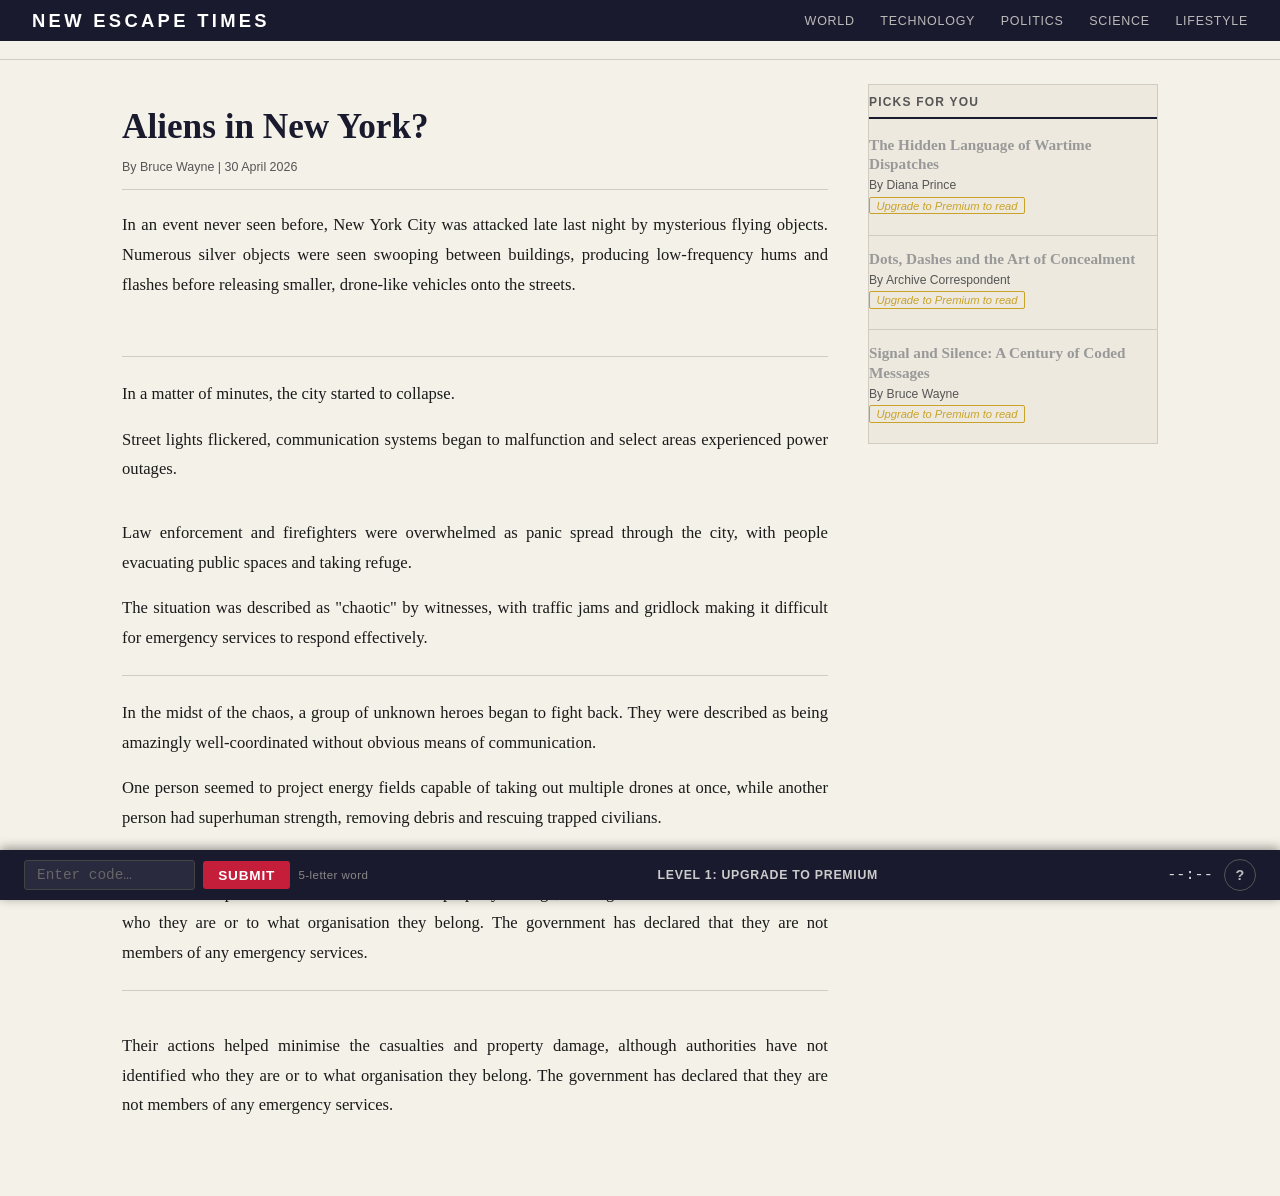
==== level1/article1.html @ 71cb2390 "init" ====
﻿<!DOCTYPE html>
<html lang="en">
<head>
    <meta charset="UTF-8">
    <meta name="viewport" content="width=device-width">
    <title>New Escape Times</title>
    <link rel="stylesheet" href="../styles/main.css">
    <script src="../scripts/progression.js" defer></script>
    <script src="../scripts/components/news-header.js" defer></script>
    <script src="../scripts/components/news-article.js" defer></script>
    <script src="../scripts/components/news-sidebar.js" defer></script>
    <script src="../scripts/components/news-hint.js" defer></script>
    <script src="../scripts/game-nav.js" defer></script>
    <script src="../scripts/components/article-layout.js" defer></script>
</head>
<body>

<article-layout
    headline="Aliens in New York?"
    subtitle="By Bruce Wayne | 30 April 2026"
    home-url="../index.html"
    level="1"
    level-name="Level 1: Upgrade to Premium"
    correct-code="ALIEN"
    next-url="../level2/article1.html">

    <div slot="body" class="article-body">
        <p>
            In an event never seen before, New York City was attacked late last night by mysterious flying objects. 
            Numerous silver objects were seen swooping between buildings, 
            producing low-frequency hums and flashes before releasing smaller, drone-like vehicles onto the streets.
        </p>
        <br/>
        <hr class="article-divider">
        <p>
            In a matter of minutes, the city started to collapse. 
        </p>
        <p>
            Street lights flickered, communication systems began to malfunction 
            and select areas experienced power outages. 
        </p>
        <br/>
        <p>Law enforcement and firefighters were overwhelmed as panic spread through the city, with people evacuating public spaces and taking refuge.</p>
        <div/>
        <p>The situation was described as "chaotic" by witnesses, with traffic jams and gridlock making it difficult for emergency services to respond effectively.</p>
        <hr class="article-divider">
        <p>
            In the midst of the chaos, a group of unknown heroes began to fight back. 
            They were described as being amazingly well-coordinated without obvious means of communication.
        </p>
        <div/>
        <p>
            One person seemed to project energy fields capable of taking out multiple drones at once, 
            while another person had superhuman strength, removing debris and rescuing trapped civilians.
        </p>
        <hr class="article-divider">

        <p>
            heir actions helped minimise the casualties and property damage, 
            although authorities have not identified who they are or to what organisation they belong. 
            The government has declared that they are not members of any emergency services.
        </p>
        <hr class="article-divider">
        <br/>

        <p>
            Their actions helped minimise the casualties and property damage, although authorities have not identified 
            who they are or to what organisation they belong. 
            The government has declared that they are not members of any emergency services.
        </p>
    </div>

    <div slot="sidebar">
        <div class="sidebar-card locked">
            <h3>The Hidden Language of Wartime Dispatches</h3>
            <p>By Diana Prince</p>
            <span class="locked-label">Upgrade to Premium to read</span>
        </div>
        <hr class="sidebar-divider">
        <div class="sidebar-card locked">
            <h3>Dots, Dashes and the Art of Concealment</h3>
            <p>By Archive Correspondent</p>
            <span class="locked-label">Upgrade to Premium to read</span>
        </div>
        <hr class="sidebar-divider">
        <div class="sidebar-card locked">
            <h3>Signal and Silence: A Century of Coded Messages</h3>
            <p>By Bruce Wayne</p>
            <span class="locked-label">Upgrade to Premium to read</span>
        </div>
        <news-hint src="../images/hints/level1-hint.webp" delay="60"></news-hint>
    </div>
</article-layout>

</body>
</html>
---- styles/main.css ----
﻿/* =====================================================
   New Escape Times â€” Main Stylesheet
   Global rules only. Component-specific styles live
   inside each Web Component's Shadow DOM.
   ===================================================== */

/* â”€â”€â”€ RESET â”€â”€â”€â”€â”€â”€â”€â”€â”€â”€â”€â”€â”€â”€â”€â”€â”€â”€â”€â”€â”€â”€â”€â”€â”€â”€â”€â”€â”€â”€â”€â”€â”€â”€â”€â”€â”€â”€â”€â”€â”€ */
*, *::before, *::after {
    box-sizing: border-box;
    margin: 0;
    padding: 0;
}

/* â”€â”€â”€ CUSTOM ELEMENTS â”€â”€â”€â”€â”€â”€â”€â”€â”€â”€â”€â”€â”€â”€â”€â”€â”€â”€â”€â”€â”€â”€â”€â”€â”€â”€â”€â”€â”€â”€â”€ */
news-header, news-article, news-sidebar { display: block; }

:root {
    --bg:           #f4f1e8;
    --top-bar-bg:   #1a1a2e;
    --accent:       #c41e3a;
    --text:         #1a1a1a;
    --text-muted:   #555;
    --border:       #d0ccc0;
    --sidebar-bg:   #ede9de;
    --font-body:    Georgia, 'Times New Roman', serif;
    --font-ui:      'Helvetica Neue', Arial, sans-serif;
}

body {
    background: var(--bg);
    color: var(--text);
    font-family: var(--font-body);
    padding-bottom: 60px;
}

.page-layout {
    max-width: 1100px;
    margin: 1.5rem auto 0;
    padding: 0 2rem;
    display: grid;
    grid-template-columns: 1fr 290px;
    gap: 2.5rem;
    align-items: start;
}

.article-body p {
    font-size: 1.04rem;
    line-height: 1.78;
    margin-bottom: 1rem;
    text-align: justify;
}

.article-divider {
    border: none;
    border-top: 1px solid var(--border);
    margin: 1.4rem 0;
}

.transmission-block {
    font-family: 'Courier New', Courier, monospace;
    font-size: 1.35rem;
    letter-spacing: 0.18em;
    line-height: 2.2;
    background: #fffef9;
    border: 1px solid var(--border);
    border-left: 4px solid var(--top-bar-bg);
    padding: 1.1rem 1.6rem;
    margin: 1.4rem 0;
    color: var(--top-bar-bg);
}

.transmission-caption {
    font-family: var(--font-ui);
    font-size: 0.75rem;
    color: var(--text-muted);
    font-style: italic;
    margin-top: -0.8rem;
    margin-bottom: 1.2rem;
}

.puzzle-key {
    font-weight: bold;
    background: #fff3cd;
    padding: 0 0.2em;
}

.sidebar-card {
    margin-bottom: 1.3rem;
}

.sidebar-card h3 {
    font-family: var(--font-body);
    font-size: 0.95rem;
    font-weight: 700;
    line-height: 1.3;
    color: var(--top-bar-bg);
    margin-bottom: 0.25rem;
}

.sidebar-card p {
    font-family: var(--font-ui);
    font-size: 0.76rem;
    color: var(--text-muted);
}

.sidebar-card a {
    text-decoration: none;
    display: block;
}

.sidebar-card a:hover h3 {
    text-decoration: underline;
    color: var(--accent);
}

.sidebar-card.locked h3 {
    color: #999;
}

.locked-label {
    display: inline-block;
    font-family: var(--font-ui);
    font-size: 0.7rem;
    font-style: italic;
    color: #c9a227;
    border: 1px solid #c9a227;
    padding: 0.1rem 0.4rem;
    margin-top: 0.3rem;
    border-radius: 2px;
}

.sidebar-divider {
    border: none;
    border-top: 1px solid var(--border);
    margin: 0.8rem 0;
}

/* RESPONSIVE  */
@media (max-width: 768px) {
    .page-layout {
        grid-template-columns: 1fr;
        padding: 0 1rem;
    }
}
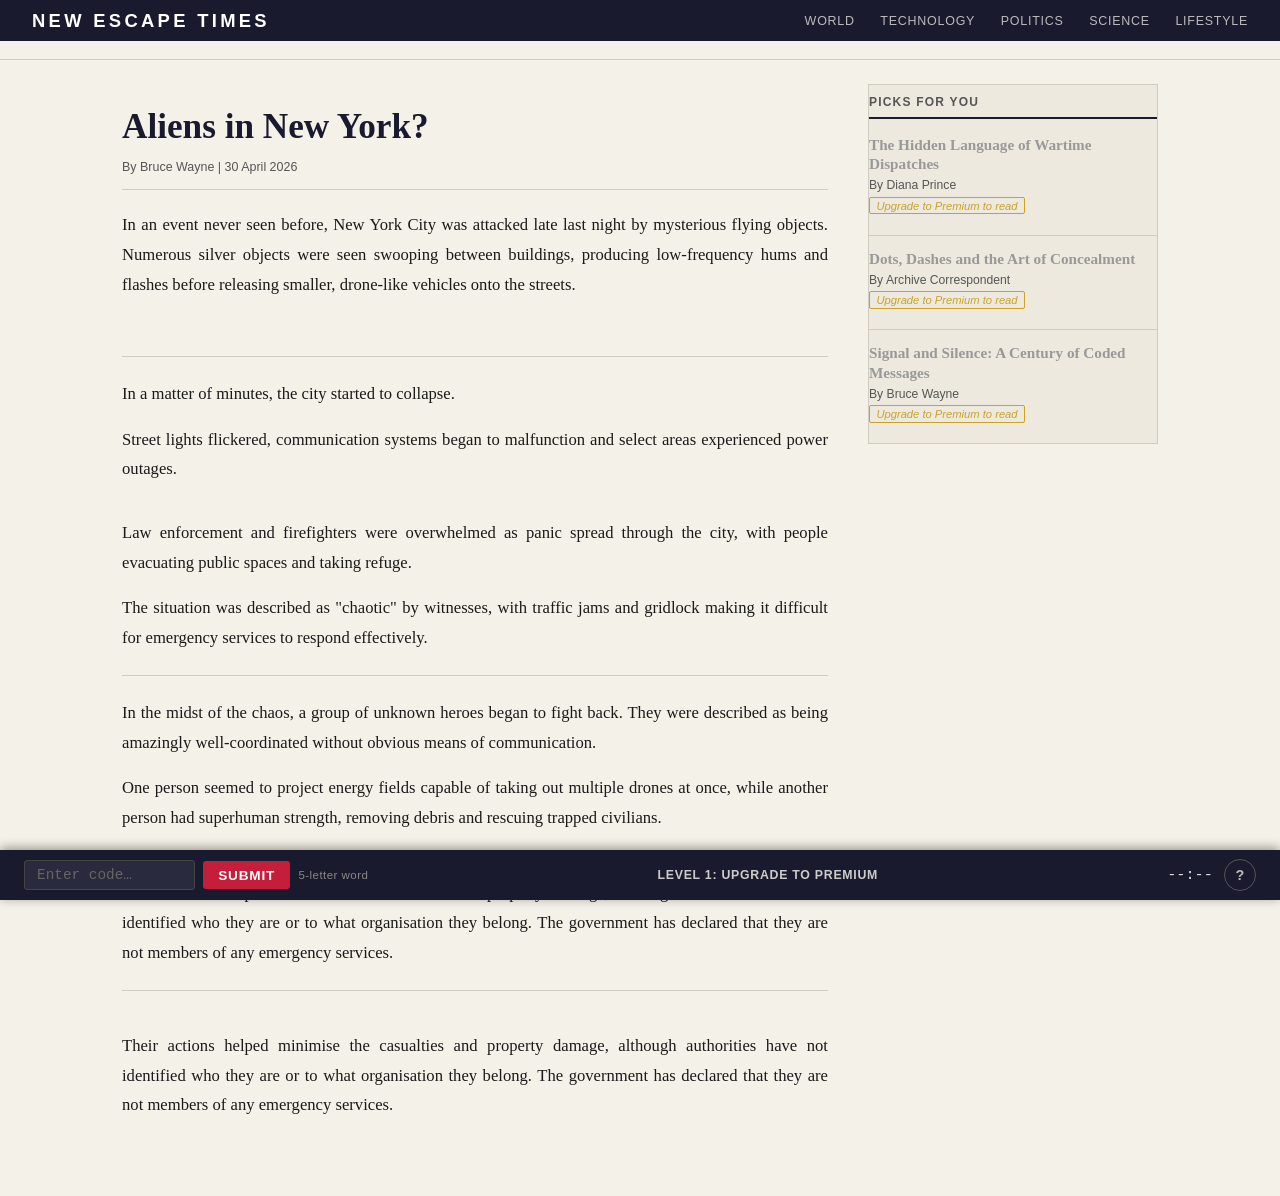
==== commit bd4054ce: "typo fix" ====
--- a/level1/article1.html
+++ b/level1/article1.html
@@ -56,7 +56,7 @@
         <hr class="article-divider">
 
         <p>
-            heir actions helped minimise the casualties and property damage, 
+            Their actions helped minimise the casualties and property damage, 
             although authorities have not identified who they are or to what organisation they belong. 
             The government has declared that they are not members of any emergency services.
         </p>
